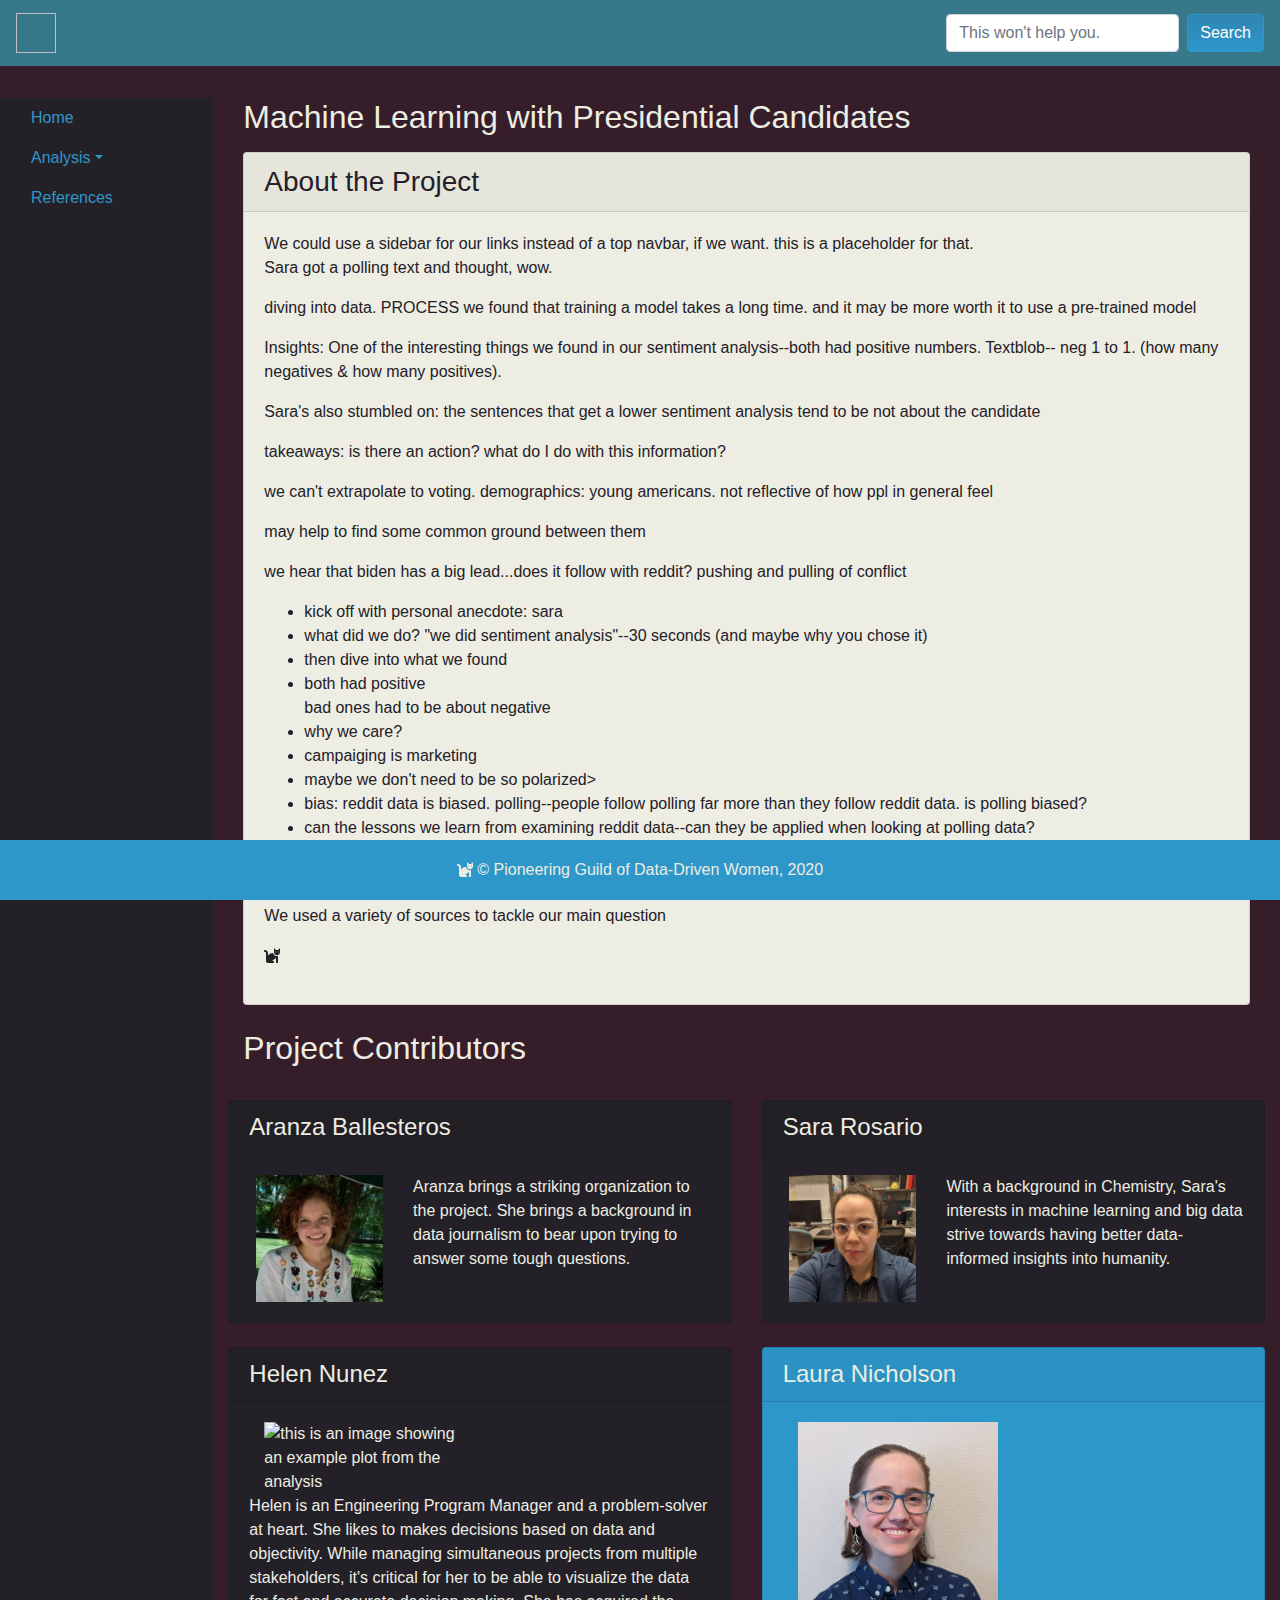
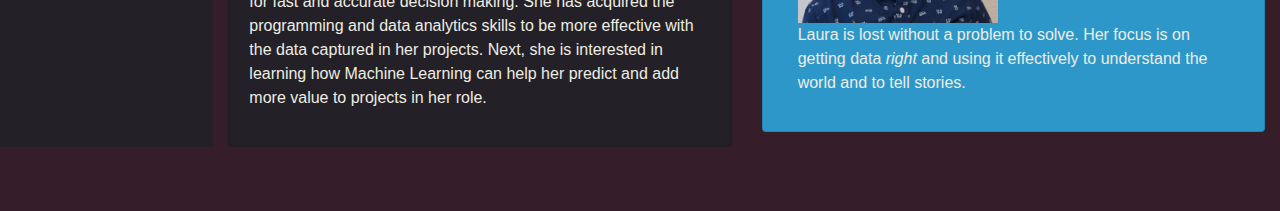
==== index.html @ 1b57af80 "basic website" ====
<!DOCTYPE html>
<html lang="en">

<head>
    <meta charset="UTF-8">
    <meta name="viewport" content="width=device-width, initial-scale=1, shrink-to-fit=no">
    <meta name="description" content="">
    <meta name="author" content="Mark Otto, Jacob Thornton, and Bootstrap contributors">
    <meta name="generator" content="Jekyll v4.0.1">
    <title>Presidential Learning Algorithms</title>
    <!-- Bootstrap CSS -->
    <!--<link rel="canonical" href="https://getbootstrap.com/docs/4.5/examples/starter-template/">-->

    <!-- Bootstrap core CSS 
    <link href="assets/dist/css/bootstrap.css" rel="stylesheet"> -->

    <!-- Bootstrap Customized CSS-->
    <link href="assets/css/bootstrap.css" rel="stylesheet">

    <style>
        .bd-placeholder-img {
            font-size: 1.125rem;
            text-anchor: middle;
            -webkit-user-select: none;
            -moz-user-select: none;
            -ms-user-select: none;
            user-select: none;
        }

        .nav-link-font {
            color: #edede3;
        }

        @media (min-width: 768px) {
            .bd-placeholder-img-lg {
                font-size: 3.5rem;
            }
        }
    </style>

    <!-- Google Font -->
    <link href="https://fonts.googleapis.com/css?family=Catamaran" rel="stylesheet">
    <!--FontAwesome-->
    <link rel="stylesheet" href="assets/css/fontawesome.css">

    <!-- Our CSS -->
    <!-- Custom styles for this template -->
    <link rel="stylesheet" type="text/css" href="assets/css/style.css">

</head>

<body>
    <header class="navbar navbar-expand-md navbar-dark bg-secondary flex-md-row bd-navbar">
        <!- <nav class="navbar  navbar-fixed-top-affix-top">
            <!---or sticky-top-->
            <!-- fixed-top-->
            <a class="navbar-brand" href="#">
                <img scr="assets/brand/esponja40x40.jpg" width="40px" height="40px">
            </a>


            <button class="navbar-toggler" type="button" data-toggle="collapse" data-target="#navbarsExampleDefault"
                aria-controls="navbarsExampleDefault" aria-expanded="false" aria-label="Toggle navigation">
                <span class="navbar-toggler-icon"></span>
            </button>
            <div class="collapse navbar-collapse" id="navbarsExampleDefault">
                <ul class="navbar-nav mr-auto">
                    <!--<li>
                    <h2>Machine Learning: Presidential Candidates</h2>
                </li>-->
                </ul>
                <form class="form-inline my-2 my-lg-0">
                    <input class="form-control mr-sm-2" type="text" placeholder="This won't help you."
                        aria-label="Search">
                    <button class="btn btn-primary my-2 my-sm-0" type="submit">Search</button>
                </form>
            </div>
            <!--</nav>-->
    </header>

    <!-- MAIN CONTENT SECTION -->
    <div class="container-fluid" role="main">
        <div class="row">


            <main id="border" role="main" class="container-fluid">
                <div class="row">
                    <nav class="col-md-2 d-none d-md-block bg-dark sidebar sidebar-sticky">

                        <ul class="nav flex-column">
                            <li class="nav item">
                                <a class="nav-link" href="index.html">Home <span class="sr-only">(current)</span></a>
                            </li>
                            <li class="nav-item dropdown">
                                <a class="nav-link dropdown-toggle" href="#" id="dropdown01" data-toggle="dropdown"
                                    aria-haspopup="true" aria-expanded="false">Analysis</a>
                                <div class="dropdown-menu" aria-labelledby="dropdown01">
                                    <a class="dropdown-item" href="analysis.html">Model &
                                        Analysis</a>
                                    <a class="dropdown-item" href="conclusions.html">Conclusions &
                                        Limitations</a>
                                </div>
                            </li>
                            <li class="nav-item">
                                <a class="nav-link" href="references.html">References</a>
                            </li>
                        </ul>

                    </nav>
                    <div class="col-md-10">
                        <div class="col-md-12">
                            <h1 class="h2">Machine Learning with Presidential Candidates</h1>
                            <p></p>
                        </div>
                        <div class="col-md-12"">
                            <div class=" card bg-light mb-10" style="min-height:200px">
                            <h2 class="card-header text-dark h3">About the Project</h2>

                            <div class="card-body text-dark">
                                We could use a sidebar for our
                                links instead of a top navbar, if we want.
                                this is a placeholder for that.
                                <p>Sara got a polling text and thought, wow.

                                </p>
                                <p>
                                    diving into data. PROCESS
                                    we found that training a model takes a long time. and it may be more worth
                                    it to
                                    use
                                    a
                                    pre-trained model</p>
                                <p>Insights:
                                    One of the interesting things we found in our sentiment analysis--both had
                                    positive
                                    numbers. Textblob-- neg 1 to 1. (how many negatives & how many positives).
                                </p>
                                <p>Sara's also stumbled on: the sentences that get a lower sentiment analysis
                                    tend
                                    to be
                                    not
                                    about the candidate</p>
                                <p>takeaways: is there an action? what do I do with this information? </p>
                                <p>we can't extrapolate to voting. demographics: young americans. not reflective
                                    of
                                    how
                                    ppl
                                    in general feel</p>
                                <p>may help to find some common ground between them</p>
                                <p>we hear that biden has a big lead...does it follow with reddit? pushing and
                                    pulling
                                    of
                                    conflict</p>
                                <ul>
                                    <li>kick off with personal anecdote: sara</li>
                                    <li>what did we do? "we did sentiment analysis"--30 seconds (and maybe why
                                        you
                                        chose
                                        it)
                                    </li>
                                    <li>then dive into what we found
                                    <li>both had positive</li>bad ones had to be about negative</li>
                                    </li>
                                    <li>why we care?
                                    <li>campaiging is marketing</li>
                                    <li>maybe we don't need to be so polarized></li>
                                    <li>bias: reddit data is biased. polling--people follow polling far more
                                        than
                                        they
                                        follow reddit data. is polling biased?</li>
                                    <li>can the lessons we learn from examining reddit data--can they be applied
                                        when
                                        looking at polling data?</li>
                                    <li>any lessons learned from polling? anything we should apply to polling
                                        data?
                                    </li>
                                    <li>personal anecdote--how do we improve polling?</li>
                                </ul>
                                </p>
                                <p>We used a variety of sources to tackle our main question</p>
                                <p><i class="fas fa-cat"></i></p>
                            </div>
                        </div>
                    </div>
                    <br>
                    <div class="col-md-12">
                        <h1 class="h2">Project Contributors</h1>
                        <hr>
                        <p></p>
                    </div>
                    <div class="row">
                        <div class="col-md-6">
                            <div class="card bg-dark">
                                <h3 class="card-header h4">Aranza Ballesteros</h3>
                                <div class="card-body">
                                    <div class="row">
                                        <div class="col-md-4">
                                            <img src="assets/brand/aranza.jpeg"
                                                alt="this is an image showing an example plot from the analysis"
                                                title="Wind Speed vs Latitude" width="95%" align="right">
                                        </div>
                                        <div class="col-md-8">
                                            <p>Aranza brings a striking organization to the project. She brings a
                                                background in data journalism to bear upon trying to answer some tough
                                                questions.
                                            </p>
                                        </div>
                                    </div>
                                </div>
                            </div>
                        </div>

                        <div class="col-md-6">
                            <div class="card bg-dark">
                                <h3 class="card-header h4">Sara Rosario</h3>
                                <div class="card-body">
                                    <div class="row">
                                        <div class="col-md-4">
                                            <img src="assets/brand/sara.jpg"
                                                alt="this is an image showing an example plot from the analysis"
                                                title="Cloudiness vs Latitude" width="95%" align="right">
                                        </div>
                                        <div class="col-md-8">
                                            <p>With a background in Chemistry, Sara's interests in machine learning
                                                and big data strive towards having better data-informed insights
                                                into
                                                humanity.
                                            </p>
                                        </div>
                                    </div>
                                </div>
                            </div>
                        </div>
                    </div><br>
                    <div class="row">
                        <div class="col-md-6">
                            <div class="card bg-dark">
                                <h3 class="card-header h4">Helen Nunez</h3>
                                <div class="card-body">
                                    <div class="col-md-6">
                                        <img src="assets/brand/helen.jpg"
                                            alt="this is an image showing an example plot from the analysis"
                                            title="Humidity vs Latitude" width="80%"></div>
                                    <p>Helen is an Engineering Program Manager and a problem-solver at heart.
                                        She likes to
                                        makes decisions based on data and objectivity. While managing
                                        simultaneous
                                        projects from multiple stakeholders, it's critical for her to be able to
                                        visualize the data for fast and accurate decision making. She has
                                        acquired the programming and data analytics skills to be more effective
                                        with the data captured in her projects.
                                        Next, she is interested in learning how Machine Learning can help her
                                        predict
                                        and add more value to projects in her role. </p>
                                </div>
                            </div>
                        </div>


                        <div class="col-md-6">
                            <div class="card bg-primary">
                                <h3 class="card-header h4">Laura Nicholson</h3>
                                <div class="card-body">
                                    <div class="col-md-6">
                                        <a href="https://www.linkedin.com/in/lnicholson-mesm/"><img
                                                src="assets/brand/laura.jpg"
                                                alt="photo of project member Laura Nicholson"
                                                title="Temperature vs Latitude" width="100%"></a>
                                    </div>
                                    <div class="col-md-12">
                                        <p>Laura is lost without a problem to solve. Her focus is on getting
                                            data
                                            <em>right</em> and using it effectively to understand the world
                                            and
                                            to
                                            tell
                                            stories.
                                        </p>
                                    </div>
                                </div>
                            </div>
                        </div>
                    </div>


            </main><!-- /.container -->
        </div>
    </div>
    <footer class="footer mt-auto bg-primary text-center">
        <div class="container">
            <span class="text-light"><i class="fas fa-cat"></i> © Pioneering Guild of Data-Driven Women, 2020</span>
        </div>
    </footer>

    <!-------------------------JS FILES----------------------------------->

    <!-- JQUERY-->
    <script src="assets/js/all.js">
    </script>
    <script src="https://code.jquery.com/jquery-3.5.1.slim.min.js"
        integrity="sha384-DfXdz2htPH0lsSSs5nCTpuj/zy4C+OGpamoFVy38MVBnE+IbbVYUew+OrCXaRkfj"
        crossorigin="anonymous"></script>
    <!--<script>window.jQuery || document.write('<script src="assets/js/vendor/jquery.slim.min.js"><\/script>')</script>-->

    <!-- BOOTSTRAP JS-->
    <script src="assets/js/bootstrap.bundle.js"></script>


</body>

</html>
---- assets/css/style.css ----
html,
body {
  padding-top: 0rem;
  padding-bottom: 1rem;
}
/*@media (max-width: 200px) {
  .nav-navbar {
    background: #edede3;
  }*/
.footer {
  position: fixed;
  bottom: 0;
  width: 100%;
  height: 60px;
  line-height: 60px;
}
/*  # is id - once only 
    . is class
    < > is DOM elements
*/
/*
.starter-template {
    padding: 1.5rem 1rem;
    text-align: center; 
  }*/
#border {
    width: 100%;
}
#summary{
    width:100%;
}
/*#mapid { height: 180px; }*/

#mapid {
  height: 100%;
  padding: 0;
  margin: 0;
}
/*
.legend {
  line-height: 18px;
  color: #555;
}
.legend i {
  width: 18px;
  height: 18px;
  float: left;
  margin-right: 8px;
  opacity: 0.7;
}
*/
.legend {
  padding: 10px;
  font-family: Sanchez, serif;
  font-size: 16px;
  font-weight: bold;
  line-height: 18px;
  color: #555;
  background-color: white;
  border-radius: 5px;
  box-shadow: 0 0 15px rgba(0, 0, 0, 0.2);
}

.legend .low {
  color: #ec8a2e;
}

.legend .empty {
  color: #a0353a;
}

.legend .coming-soon {
  color: #f4ba48;
}

.legend .healthy {
  color: #1b904f;
}

.legend .out-of-order {
  color: #007dff;
}
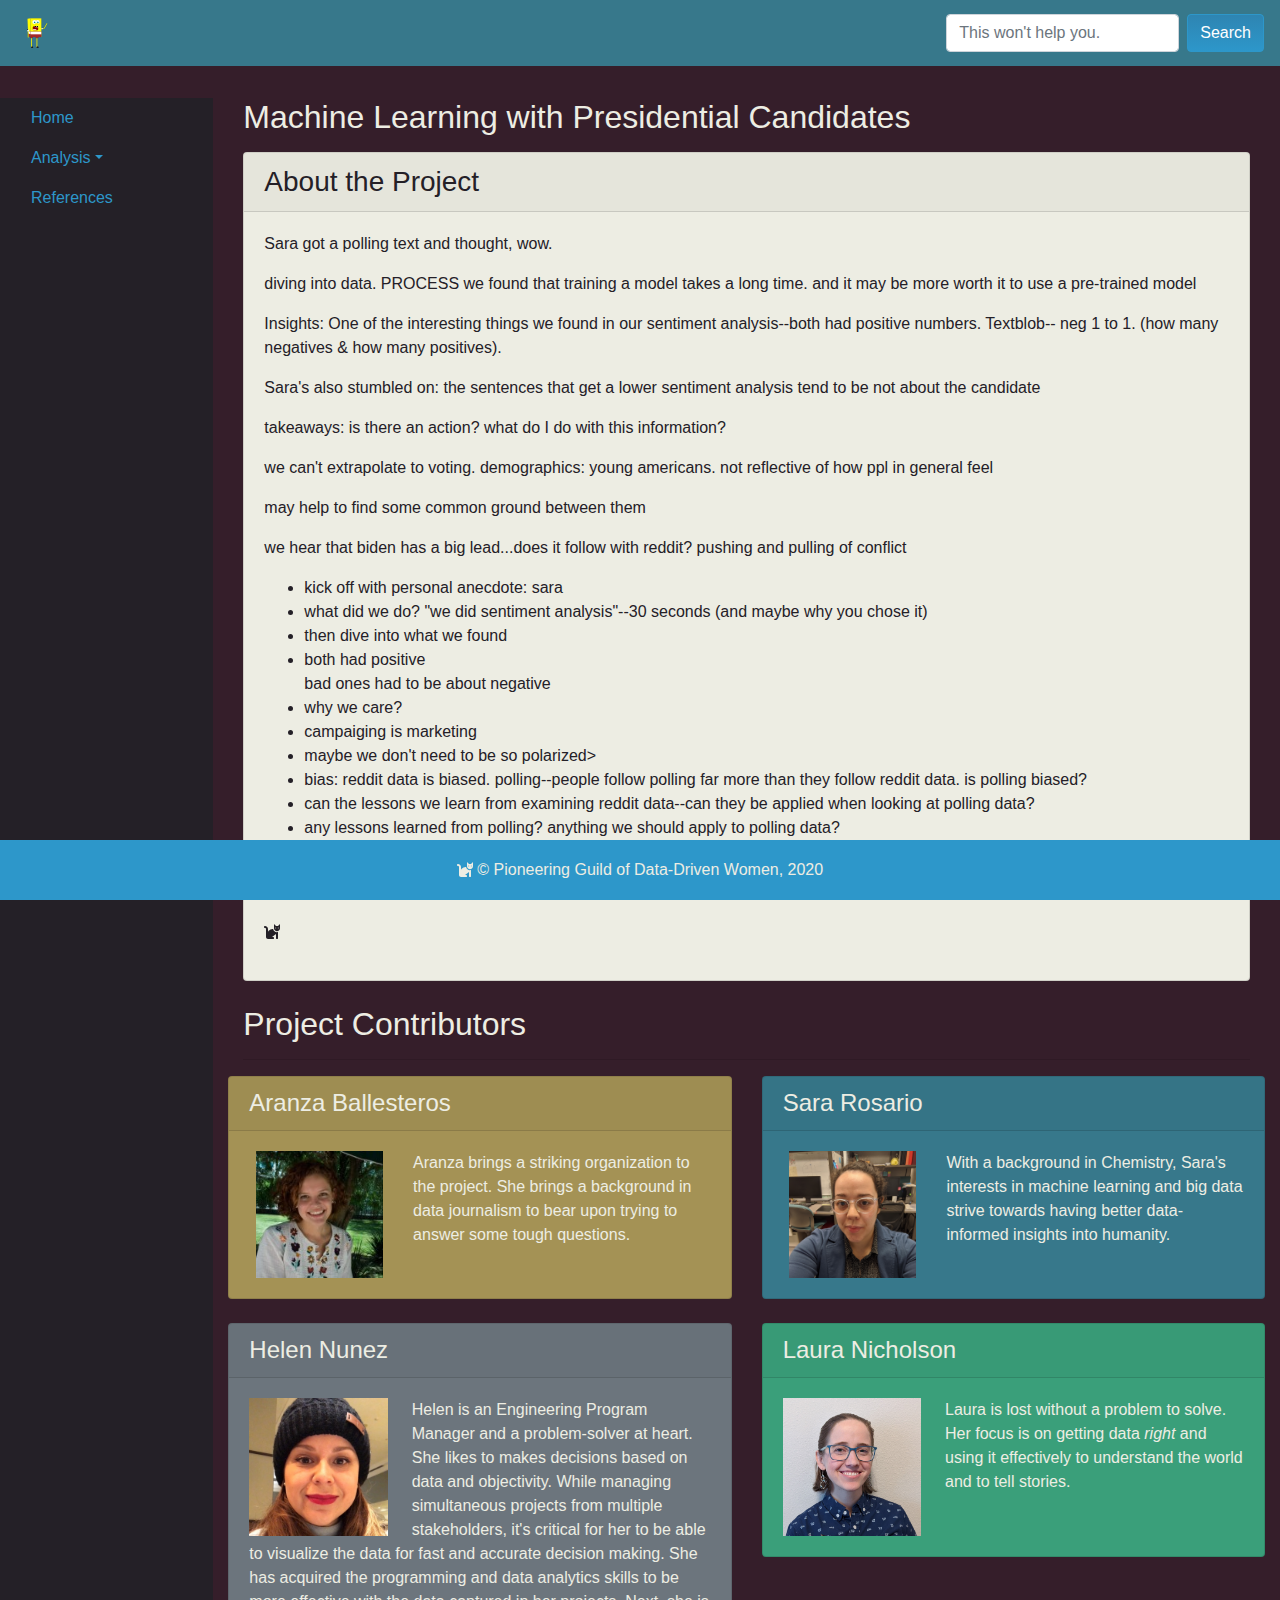
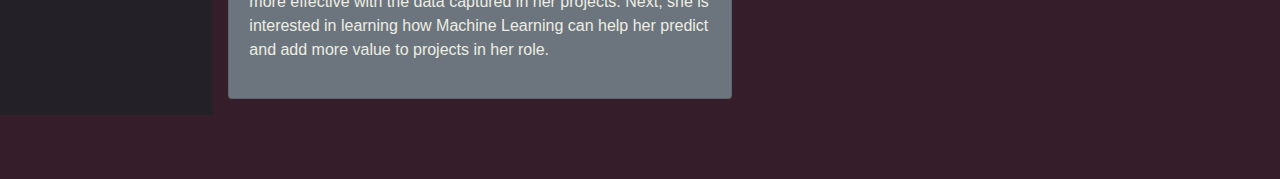
==== commit d9032288: "website in rough working order" ====
--- a/index.html
+++ b/index.html
@@ -55,7 +55,7 @@
             <!---or sticky-top-->
             <!-- fixed-top-->
             <a class="navbar-brand" href="#">
-                <img scr="assets/brand/esponja40x40.jpg" width="40px" height="40px">
+                <img src="assets/brand/esponja.svg" width="40px" height="40px">
             </a>
 
 
@@ -117,9 +117,7 @@
                             <h2 class="card-header text-dark h3">About the Project</h2>
 
                             <div class="card-body text-dark">
-                                We could use a sidebar for our
-                                links instead of a top navbar, if we want.
-                                this is a placeholder for that.
+
                                 <p>Sara got a polling text and thought, wow.
 
                                 </p>
@@ -136,21 +134,13 @@
                                     numbers. Textblob-- neg 1 to 1. (how many negatives & how many positives).
                                 </p>
                                 <p>Sara's also stumbled on: the sentences that get a lower sentiment analysis
-                                    tend
-                                    to be
-                                    not
-                                    about the candidate</p>
+                                    tend to be not about the candidate</p>
                                 <p>takeaways: is there an action? what do I do with this information? </p>
                                 <p>we can't extrapolate to voting. demographics: young americans. not reflective
-                                    of
-                                    how
-                                    ppl
-                                    in general feel</p>
+                                    of how ppl in general feel</p>
                                 <p>may help to find some common ground between them</p>
                                 <p>we hear that biden has a big lead...does it follow with reddit? pushing and
-                                    pulling
-                                    of
-                                    conflict</p>
+                                    pulling of conflict</p>
                                 <ul>
                                     <li>kick off with personal anecdote: sara</li>
                                     <li>what did we do? "we did sentiment analysis"--30 seconds (and maybe why
@@ -190,7 +180,7 @@
                     </div>
                     <div class="row">
                         <div class="col-md-6">
-                            <div class="card bg-dark">
+                            <div class="card bg-warning">
                                 <h3 class="card-header h4">Aranza Ballesteros</h3>
                                 <div class="card-body">
                                     <div class="row">
@@ -211,7 +201,7 @@
                         </div>
 
                         <div class="col-md-6">
-                            <div class="card bg-dark">
+                            <div class="card bg-secondary">
                                 <h3 class="card-header h4">Sara Rosario</h3>
                                 <div class="card-body">
                                     <div class="row">
@@ -234,13 +224,13 @@
                     </div><br>
                     <div class="row">
                         <div class="col-md-6">
-                            <div class="card bg-dark">
+                            <div class="card bg-info">
                                 <h3 class="card-header h4">Helen Nunez</h3>
                                 <div class="card-body">
-                                    <div class="col-md-6">
-                                        <img src="assets/brand/helen.jpg"
-                                            alt="this is an image showing an example plot from the analysis"
-                                            title="Humidity vs Latitude" width="80%"></div>
+
+                                    <img src="assets/brand/helen.png" class="pull-left mr-4"
+                                        alt="Image of Project Contributor Helen Nunez"
+                                        title="Image of Project Contributor Helen Nunez" width="30%" align='left'>
                                     <p>Helen is an Engineering Program Manager and a problem-solver at heart.
                                         She likes to
                                         makes decisions based on data and objectivity. While managing
@@ -258,33 +248,36 @@
 
 
                         <div class="col-md-6">
-                            <div class="card bg-primary">
+                            <div class="card bg-success">
                                 <h3 class="card-header h4">Laura Nicholson</h3>
                                 <div class="card-body">
-                                    <div class="col-md-6">
-                                        <a href="https://www.linkedin.com/in/lnicholson-mesm/"><img
-                                                src="assets/brand/laura.jpg"
-                                                alt="photo of project member Laura Nicholson"
-                                                title="Temperature vs Latitude" width="100%"></a>
-                                    </div>
-                                    <div class="col-md-12">
-                                        <p>Laura is lost without a problem to solve. Her focus is on getting
-                                            data
-                                            <em>right</em> and using it effectively to understand the world
-                                            and
-                                            to
-                                            tell
-                                            stories.
-                                        </p>
-                                    </div>
+
+                                    <a href="https://www.linkedin.com/in/lnicholson-mesm/"><img
+                                            src="assets/brand/laura.jpg" alt="photo of project member Laura Nicholson"
+                                            class="pull-left mr-4" title="Image of Project Contributor Laura Nicholson"
+                                            width="30%" align='left'></a>
+                                    <p>Laura is lost without a problem to solve. Her focus is on getting
+                                        data
+                                        <em>right</em> and using it effectively to understand the world
+                                        and
+                                        to
+                                        tell
+                                        stories.
+                                    </p>
                                 </div>
                             </div>
                         </div>
                     </div>
-
-
-            </main><!-- /.container -->
+                    <div class="col-md-10">
+                        <p></p>
+                    </div>
+                </div>
+
+
+
         </div>
+        </main><!-- /.container -->
+    </div>
     </div>
     <footer class="footer mt-auto bg-primary text-center">
         <div class="container">
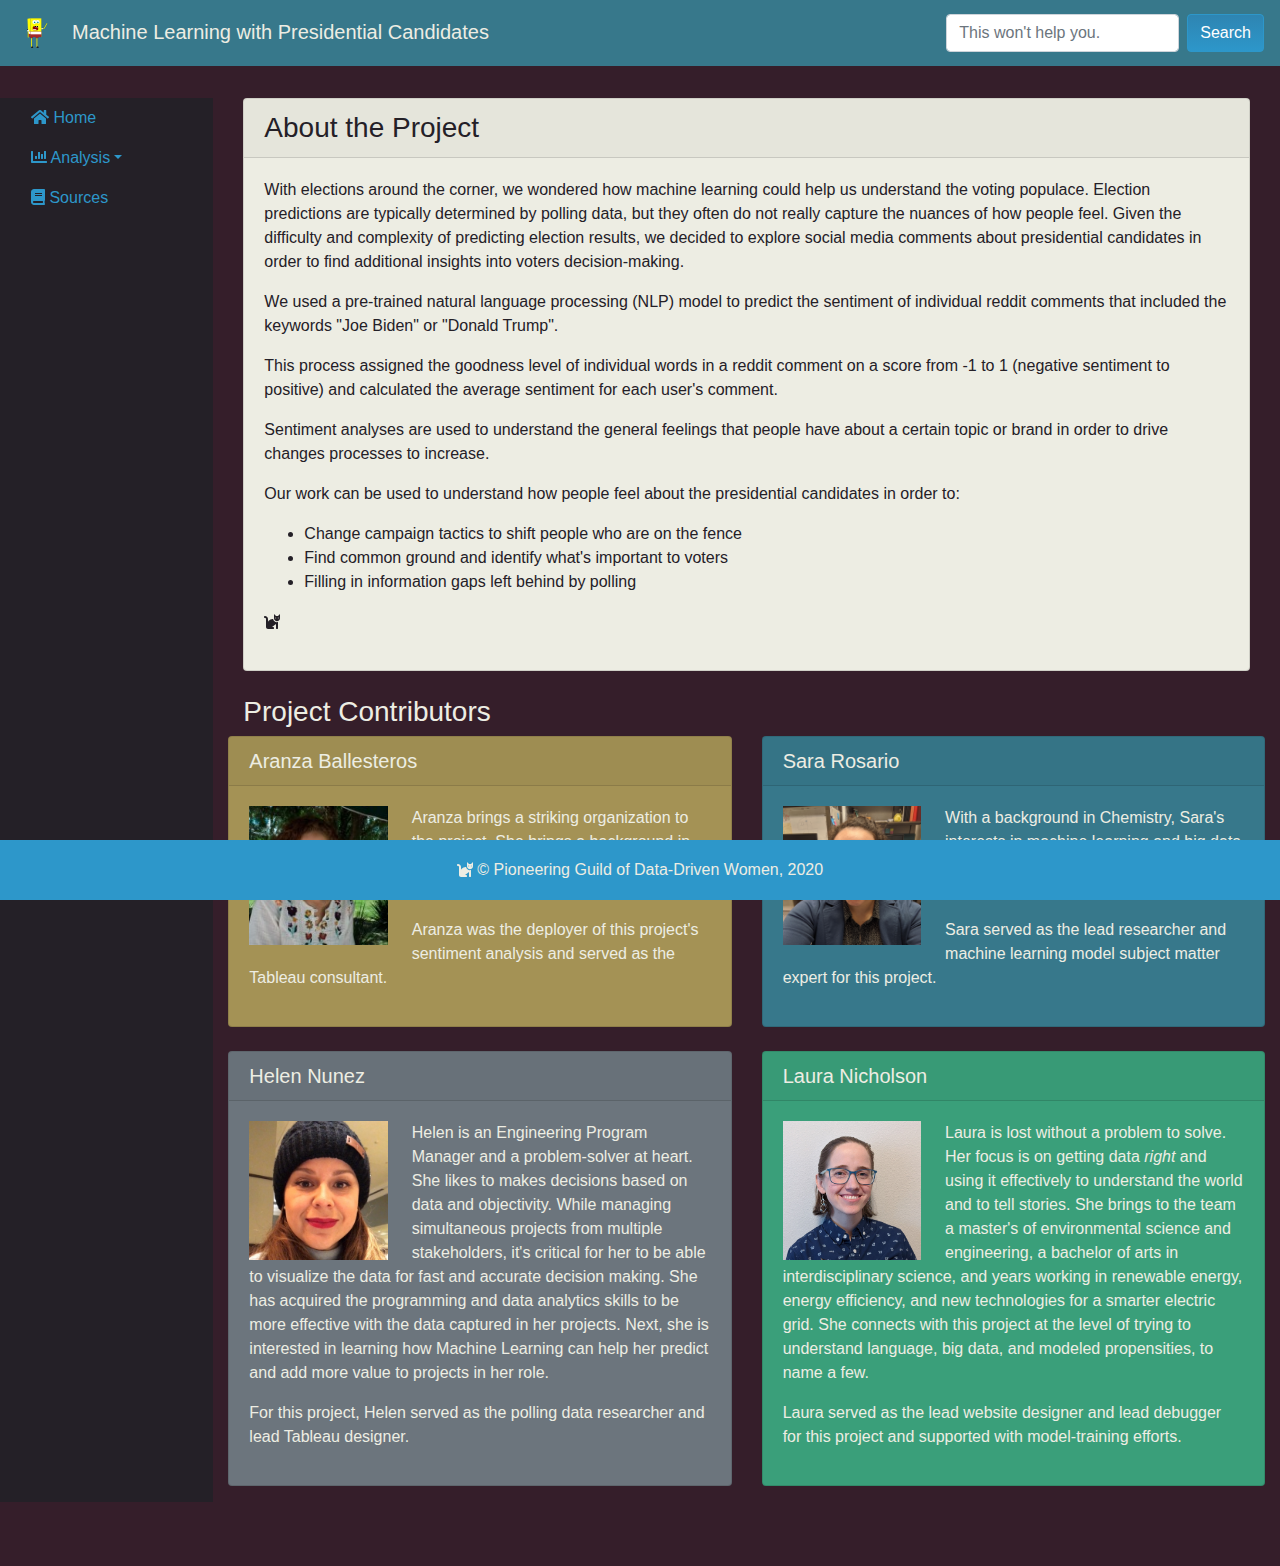
==== commit b3d1ba32: "further website fixes" ====
--- a/index.html
+++ b/index.html
@@ -54,8 +54,8 @@
         <!- <nav class="navbar  navbar-fixed-top-affix-top">
             <!---or sticky-top-->
             <!-- fixed-top-->
-            <a class="navbar-brand" href="#">
-                <img src="assets/brand/esponja.svg" width="40px" height="40px">
+            <a class="navbar-brand" href="index.html">
+                <img src="assets/brand/esponja.svg" title="Bob Esponja" width="40px" height="40px">
             </a>
 
 
@@ -63,7 +63,12 @@
                 aria-controls="navbarsExampleDefault" aria-expanded="false" aria-label="Toggle navigation">
                 <span class="navbar-toggler-icon"></span>
             </button>
+
             <div class="collapse navbar-collapse" id="navbarsExampleDefault">
+                <div class="nav-fill nav-item nav-text"><span class="text-light h5">Machine
+                        Learning with Presidential
+                        Candidates</span>
+                </div>
                 <ul class="navbar-nav mr-auto">
                     <!--<li>
                     <h2>Machine Learning: Presidential Candidates</h2>
@@ -72,9 +77,27 @@
                 <form class="form-inline my-2 my-lg-0">
                     <input class="form-control mr-sm-2" type="text" placeholder="This won't help you."
                         aria-label="Search">
-                    <button class="btn btn-primary my-2 my-sm-0" type="submit">Search</button>
+                    <a href="esponja.html"><button class="btn btn-primary my-2 my-sm-0"
+                            type="submit">Search</button></a>
                 </form>
+                <nav class="col-md-2 d-sm-block d-md-none bg-dark sidebar sidebar-sticky ">
+                    <a class="nav-link" href="index.html"><i class="fas fa-home"></i><span
+                            class="sr-only">(current)</span></a>
+                    <span class="nav-item dropdown"><a class="nav-link dropdown-toggle" href="#" id="dropdown01"
+                            data-toggle="dropdown" aria-haspopup="true" aria-expanded="false"><i
+                                class="fas fa-chart-bar"></i></a>
+                        <div class="dropdown-menu" aria-labelledby="dropdown01">
+                            <a class="dropdown-item" href="analysis.html">
+                                Analysis</a>
+                            <a class="dropdown-item" href="conclusions.html">Conclusions</a>
+                        </div>
+                    </span>
+                    <span class="nav-item custom-select-md">
+                        <a class="nav-link" href="references.html"><i class="fas fa-book"></i></a>
+                    </span>
+                </nav>
             </div>
+
             <!--</nav>-->
     </header>
 
@@ -85,149 +108,115 @@
 
             <main id="border" role="main" class="container-fluid">
                 <div class="row">
-                    <nav class="col-md-2 d-none d-md-block bg-dark sidebar sidebar-sticky">
-
-                        <ul class="nav flex-column">
-                            <li class="nav item">
-                                <a class="nav-link" href="index.html">Home <span class="sr-only">(current)</span></a>
-                            </li>
-                            <li class="nav-item dropdown">
-                                <a class="nav-link dropdown-toggle" href="#" id="dropdown01" data-toggle="dropdown"
-                                    aria-haspopup="true" aria-expanded="false">Analysis</a>
-                                <div class="dropdown-menu" aria-labelledby="dropdown01">
-                                    <a class="dropdown-item" href="analysis.html">Model &
+
+
+                    <nav class="col-md-2 d-none d-md-block bg-dark sidebar sidebar-sticky collapse navbar-collapse">
+                        <div class="wrapper">
+                            <ul class="nav flex-column">
+                                <li class="nav-item custom-select-md"><a class="nav-link" href="index.html"><i
+                                            class="fas fa-home"></i> Home <span class="sr-only">(current)</span></a>
+                                </li>
+                                <li class="nav-item dropdown custom-select-md"><a class="nav-link dropdown-toggle"
+                                        href="#" id="dropdown01" data-toggle="dropdown" aria-haspopup="true"
+                                        aria-expanded="false"><i class="fas fa-chart-bar"></i>
                                         Analysis</a>
-                                    <a class="dropdown-item" href="conclusions.html">Conclusions &
-                                        Limitations</a>
-                                </div>
-                            </li>
-                            <li class="nav-item">
-                                <a class="nav-link" href="references.html">References</a>
-                            </li>
-                        </ul>
-
+                                    <div class="dropdown-menu" aria-labelledby="dropdown01">
+                                        <a class="dropdown-item" href="analysis.html">Model &
+                                            Analysis</a>
+                                        <a class="dropdown-item" href="conclusions.html">Conclusions &
+                                            Limitations</a>
+                                    </div>
+                                </li>
+                                <li class="nav-item custom-select-md">
+                                    <a class="nav-link" href="references.html"><i class="fas fa-book"></i> Sources</a>
+                                </li>
+                            </ul>
+                        </div>
                     </nav>
+
                     <div class="col-md-10">
-                        <div class="col-md-12">
-                            <h1 class="h2">Machine Learning with Presidential Candidates</h1>
-                            <p></p>
-                        </div>
+
                         <div class="col-md-12"">
                             <div class=" card bg-light mb-10" style="min-height:200px">
                             <h2 class="card-header text-dark h3">About the Project</h2>
 
                             <div class="card-body text-dark">
-
-                                <p>Sara got a polling text and thought, wow.
+                                <p>With elections around the corner, we wondered how machine learning could help us
+                                    understand the voting populace. Election predictions are typically determined by
+                                    polling data, but they often do not really capture the nuances of how people feel.
+                                    Given the difficulty and complexity of predicting
+                                    election results, we decided to explore social media comments about presidential
+                                    candidates in order to find additional insights into voters decision-making.</p>
+                                <p>We used a pre-trained natural language processing (NLP) model to predict the
+                                    sentiment of individual reddit comments that included the keywords "Joe Biden" or
+                                    "Donald Trump".</p>
+                                <p>This process assigned the goodness level of individual words in a reddit comment on a
+                                    score from -1 to 1 (negative sentiment to positive) and calculated the average
+                                    sentiment for each user's comment.</p>
+                                <p>Sentiment analyses are used to understand the general feelings that people have about
+                                    a certain topic or brand in order to drive changes processes to increase.</p>
+                                <p>Our work can be used to understand how people feel about the presidential candidates
+                                    in order to:
+                                <ul>
+                                    <li>Change campaign tactics to shift people who are on the fence</li>
+                                    <li>Find common ground and identify what's important to voters</li>
+                                    <li>Filling in information gaps left behind by polling </li>
+                                </ul>
 
                                 </p>
-                                <p>
-                                    diving into data. PROCESS
-                                    we found that training a model takes a long time. and it may be more worth
-                                    it to
-                                    use
-                                    a
-                                    pre-trained model</p>
-                                <p>Insights:
-                                    One of the interesting things we found in our sentiment analysis--both had
-                                    positive
-                                    numbers. Textblob-- neg 1 to 1. (how many negatives & how many positives).
-                                </p>
-                                <p>Sara's also stumbled on: the sentences that get a lower sentiment analysis
-                                    tend to be not about the candidate</p>
-                                <p>takeaways: is there an action? what do I do with this information? </p>
-                                <p>we can't extrapolate to voting. demographics: young americans. not reflective
-                                    of how ppl in general feel</p>
-                                <p>may help to find some common ground between them</p>
-                                <p>we hear that biden has a big lead...does it follow with reddit? pushing and
-                                    pulling of conflict</p>
-                                <ul>
-                                    <li>kick off with personal anecdote: sara</li>
-                                    <li>what did we do? "we did sentiment analysis"--30 seconds (and maybe why
-                                        you
-                                        chose
-                                        it)
-                                    </li>
-                                    <li>then dive into what we found
-                                    <li>both had positive</li>bad ones had to be about negative</li>
-                                    </li>
-                                    <li>why we care?
-                                    <li>campaiging is marketing</li>
-                                    <li>maybe we don't need to be so polarized></li>
-                                    <li>bias: reddit data is biased. polling--people follow polling far more
-                                        than
-                                        they
-                                        follow reddit data. is polling biased?</li>
-                                    <li>can the lessons we learn from examining reddit data--can they be applied
-                                        when
-                                        looking at polling data?</li>
-                                    <li>any lessons learned from polling? anything we should apply to polling
-                                        data?
-                                    </li>
-                                    <li>personal anecdote--how do we improve polling?</li>
-                                </ul>
-                                </p>
-                                <p>We used a variety of sources to tackle our main question</p>
+
                                 <p><i class="fas fa-cat"></i></p>
                             </div>
                         </div>
                     </div>
                     <br>
                     <div class="col-md-12">
-                        <h1 class="h2">Project Contributors</h1>
-                        <hr>
-                        <p></p>
+                        <h1 class="h3">Project Contributors</h1>
                     </div>
                     <div class="row">
                         <div class="col-md-6">
                             <div class="card bg-warning">
-                                <h3 class="card-header h4">Aranza Ballesteros</h3>
+                                <h3 class="card-header h5">Aranza Ballesteros</h3>
                                 <div class="card-body">
-                                    <div class="row">
-                                        <div class="col-md-4">
-                                            <img src="assets/brand/aranza.jpeg"
-                                                alt="this is an image showing an example plot from the analysis"
-                                                title="Wind Speed vs Latitude" width="95%" align="right">
-                                        </div>
-                                        <div class="col-md-8">
-                                            <p>Aranza brings a striking organization to the project. She brings a
-                                                background in data journalism to bear upon trying to answer some tough
-                                                questions.
-                                            </p>
-                                        </div>
-                                    </div>
+
+                                    <img src="assets/brand/aranza.jpeg" class="pull-left mr-4"
+                                        title="Image of Project Contributor Aranza Ballesteros" width="30%"
+                                        align='left'>
+
+                                    <p>Aranza brings a striking organization to the project. She brings a
+                                        background in data journalism to bear upon trying to answer some tough
+                                        questions.
+                                    </p>
+                                    <p>Aranza was the deployer of this project's sentiment analysis and served
+                                        as the Tableau consultant. </p>
+
                                 </div>
                             </div>
                         </div>
-
                         <div class="col-md-6">
                             <div class="card bg-secondary">
-                                <h3 class="card-header h4">Sara Rosario</h3>
+                                <h3 class="card-header h5">Sara Rosario</h3>
                                 <div class="card-body">
-                                    <div class="row">
-                                        <div class="col-md-4">
-                                            <img src="assets/brand/sara.jpg"
-                                                alt="this is an image showing an example plot from the analysis"
-                                                title="Cloudiness vs Latitude" width="95%" align="right">
-                                        </div>
-                                        <div class="col-md-8">
-                                            <p>With a background in Chemistry, Sara's interests in machine learning
-                                                and big data strive towards having better data-informed insights
-                                                into
-                                                humanity.
-                                            </p>
-                                        </div>
-                                    </div>
+                                    <img src="assets/brand/sara.jpg" class="pull-left mr-4"
+                                        title="Image of Project Contributor Sara Rosario" width="30%" align='left'>
+
+                                    <p>With a background in Chemistry, Sara's interests in machine learning
+                                        and big data strive towards having better data-informed insights
+                                        into
+                                        humanity.
+                                    </p>
+                                    <p>Sara served as the lead researcher and machine learning model subject
+                                        matter expert for this project.</p>
                                 </div>
                             </div>
                         </div>
-                    </div><br>
+                    </div>
+                    <br>
                     <div class="row">
                         <div class="col-md-6">
                             <div class="card bg-info">
-                                <h3 class="card-header h4">Helen Nunez</h3>
+                                <h3 class="card-header h5">Helen Nunez</h3>
                                 <div class="card-body">
-
                                     <img src="assets/brand/helen.png" class="pull-left mr-4"
                                         alt="Image of Project Contributor Helen Nunez"
                                         title="Image of Project Contributor Helen Nunez" width="30%" align='left'>
@@ -242,14 +231,15 @@
                                         Next, she is interested in learning how Machine Learning can help her
                                         predict
                                         and add more value to projects in her role. </p>
+                                    <p>For this project, Helen served as the polling data researcher and lead
+                                        Tableau
+                                        designer.</p>
                                 </div>
                             </div>
                         </div>
-
-
                         <div class="col-md-6">
                             <div class="card bg-success">
-                                <h3 class="card-header h4">Laura Nicholson</h3>
+                                <h3 class="card-header h5">Laura Nicholson</h3>
                                 <div class="card-body">
 
                                     <a href="https://www.linkedin.com/in/lnicholson-mesm/"><img
@@ -262,8 +252,17 @@
                                         and
                                         to
                                         tell
-                                        stories.
+                                        stories. She brings to the team a master's of environmental science and
+                                        engineering, a bachelor of arts in interdisciplinary science, and years
+                                        working
+                                        in renewable energy, energy efficiency, and new technologies for a
+                                        smarter
+                                        electric grid. She connects with this project at the level of trying to
+                                        understand language, big data, and modeled propensities, to name a few.
                                     </p>
+                                    <p>Laura served as the lead website designer and lead debugger for this
+                                        project and
+                                        supported with model-training efforts. </p>
                                 </div>
                             </div>
                         </div>
--- a/assets/css/style.css
+++ b/assets/css/style.css
@@ -7,6 +7,12 @@
   .nav-navbar {
     background: #edede3;
   }*/
+.wrapper {
+  display: flex;
+  width: 100%;
+  align-items: stretch
+  
+}
 .footer {
   position: fixed;
   bottom: 0;
@@ -36,19 +42,7 @@
   padding: 0;
   margin: 0;
 }
-/*
-.legend {
-  line-height: 18px;
-  color: #555;
-}
-.legend i {
-  width: 18px;
-  height: 18px;
-  float: left;
-  margin-right: 8px;
-  opacity: 0.7;
-}
-*/
+
 .legend {
   padding: 10px;
   font-family: Sanchez, serif;
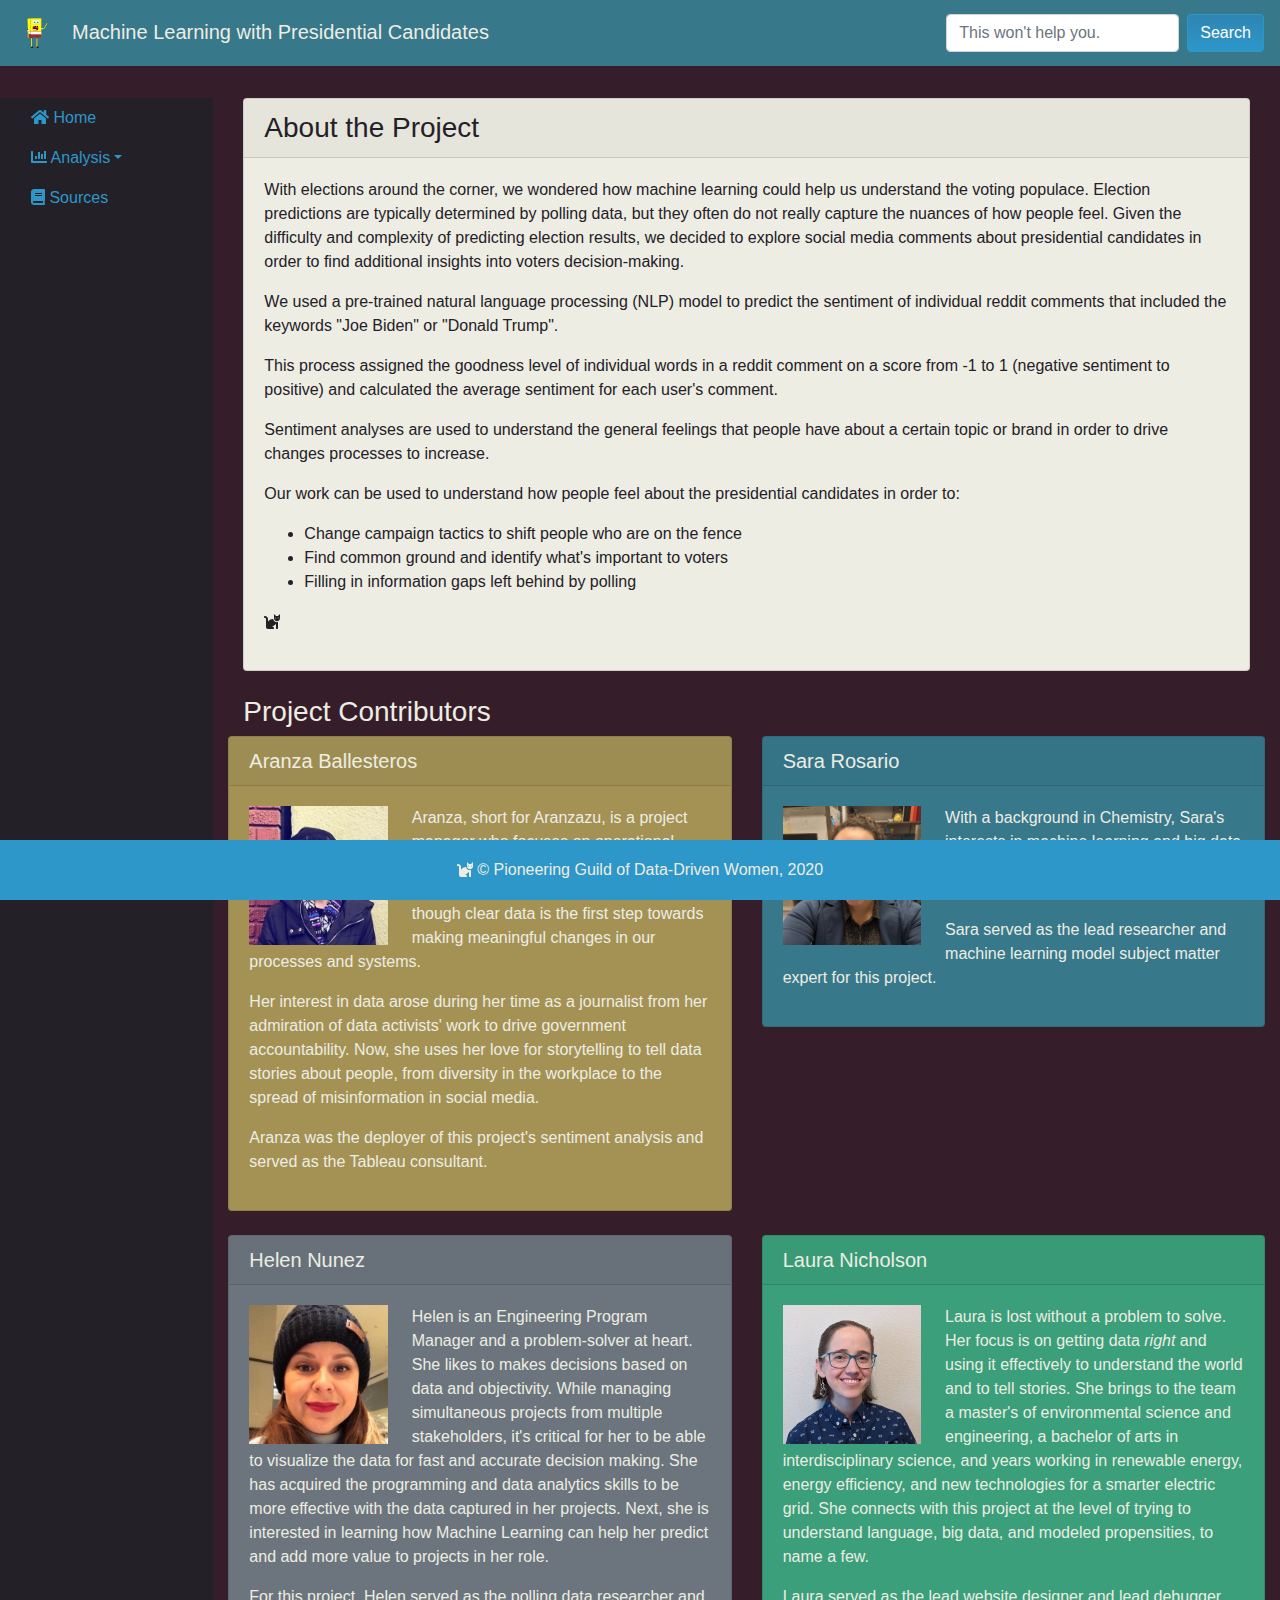
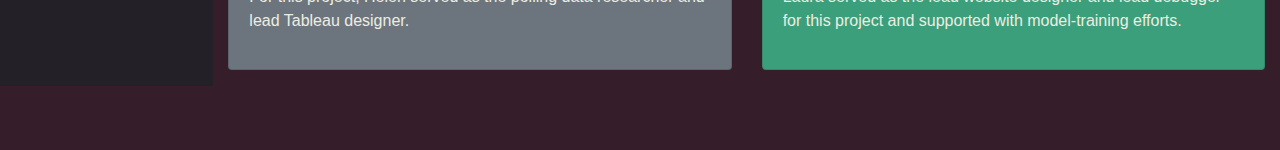
==== commit eb5eba1d: "updated aranza's text and photo" ====
--- a/index.html
+++ b/index.html
@@ -77,8 +77,7 @@
                 <form class="form-inline my-2 my-lg-0">
                     <input class="form-control mr-sm-2" type="text" placeholder="This won't help you."
                         aria-label="Search">
-                    <a href="esponja.html"><button class="btn btn-primary my-2 my-sm-0"
-                            type="submit">Search</button></a>
+                    <button id="esponja" class="btn btn-primary my-2 my-sm-0" type="text">Search</button>
                 </form>
                 <nav class="col-md-2 d-sm-block d-md-none bg-dark sidebar sidebar-sticky ">
                     <a class="nav-link" href="index.html"><i class="fas fa-home"></i><span
@@ -179,14 +178,19 @@
                                 <h3 class="card-header h5">Aranza Ballesteros</h3>
                                 <div class="card-body">
 
-                                    <img src="assets/brand/aranza.jpeg" class="pull-left mr-4"
+                                    <img src="assets/brand/aranzazu.png" class="pull-left mr-4"
                                         title="Image of Project Contributor Aranza Ballesteros" width="30%"
                                         align='left'>
 
-                                    <p>Aranza brings a striking organization to the project. She brings a
-                                        background in data journalism to bear upon trying to answer some tough
-                                        questions.
-                                    </p>
+                                    <p>Aranza, short for Aranzazu, is a project manager who focuses on operational
+                                        effectiveness and efficiency. She believes that understanding our current
+                                        landscape though clear data is the first step towards making meaningful changes
+                                        in our processes and systems.</p>
+                                    <p>
+                                        Her interest in data arose during her time as a journalist from her admiration
+                                        of data activists' work to drive government accountability. Now, she uses her
+                                        love for storytelling to tell data stories about people, from diversity in the
+                                        workplace to the spread of misinformation in social media.</p>
                                     <p>Aranza was the deployer of this project's sentiment analysis and served
                                         as the Tableau consultant. </p>
 
@@ -296,7 +300,15 @@
 
     <!-- BOOTSTRAP JS-->
     <script src="assets/js/bootstrap.bundle.js"></script>
-
+    <script>// FIlter anything
+        $(document).ready(function () {
+            $("#esponja").on("keyup", function () {
+                var value = $(this).val().toLowerCase();
+                $("#border *").filter(function () {
+                    $(this).toggle($(this).text().toLowerCase().indexOf(value) > -1)
+                });
+            });
+        });</script>
 
 </body>
 
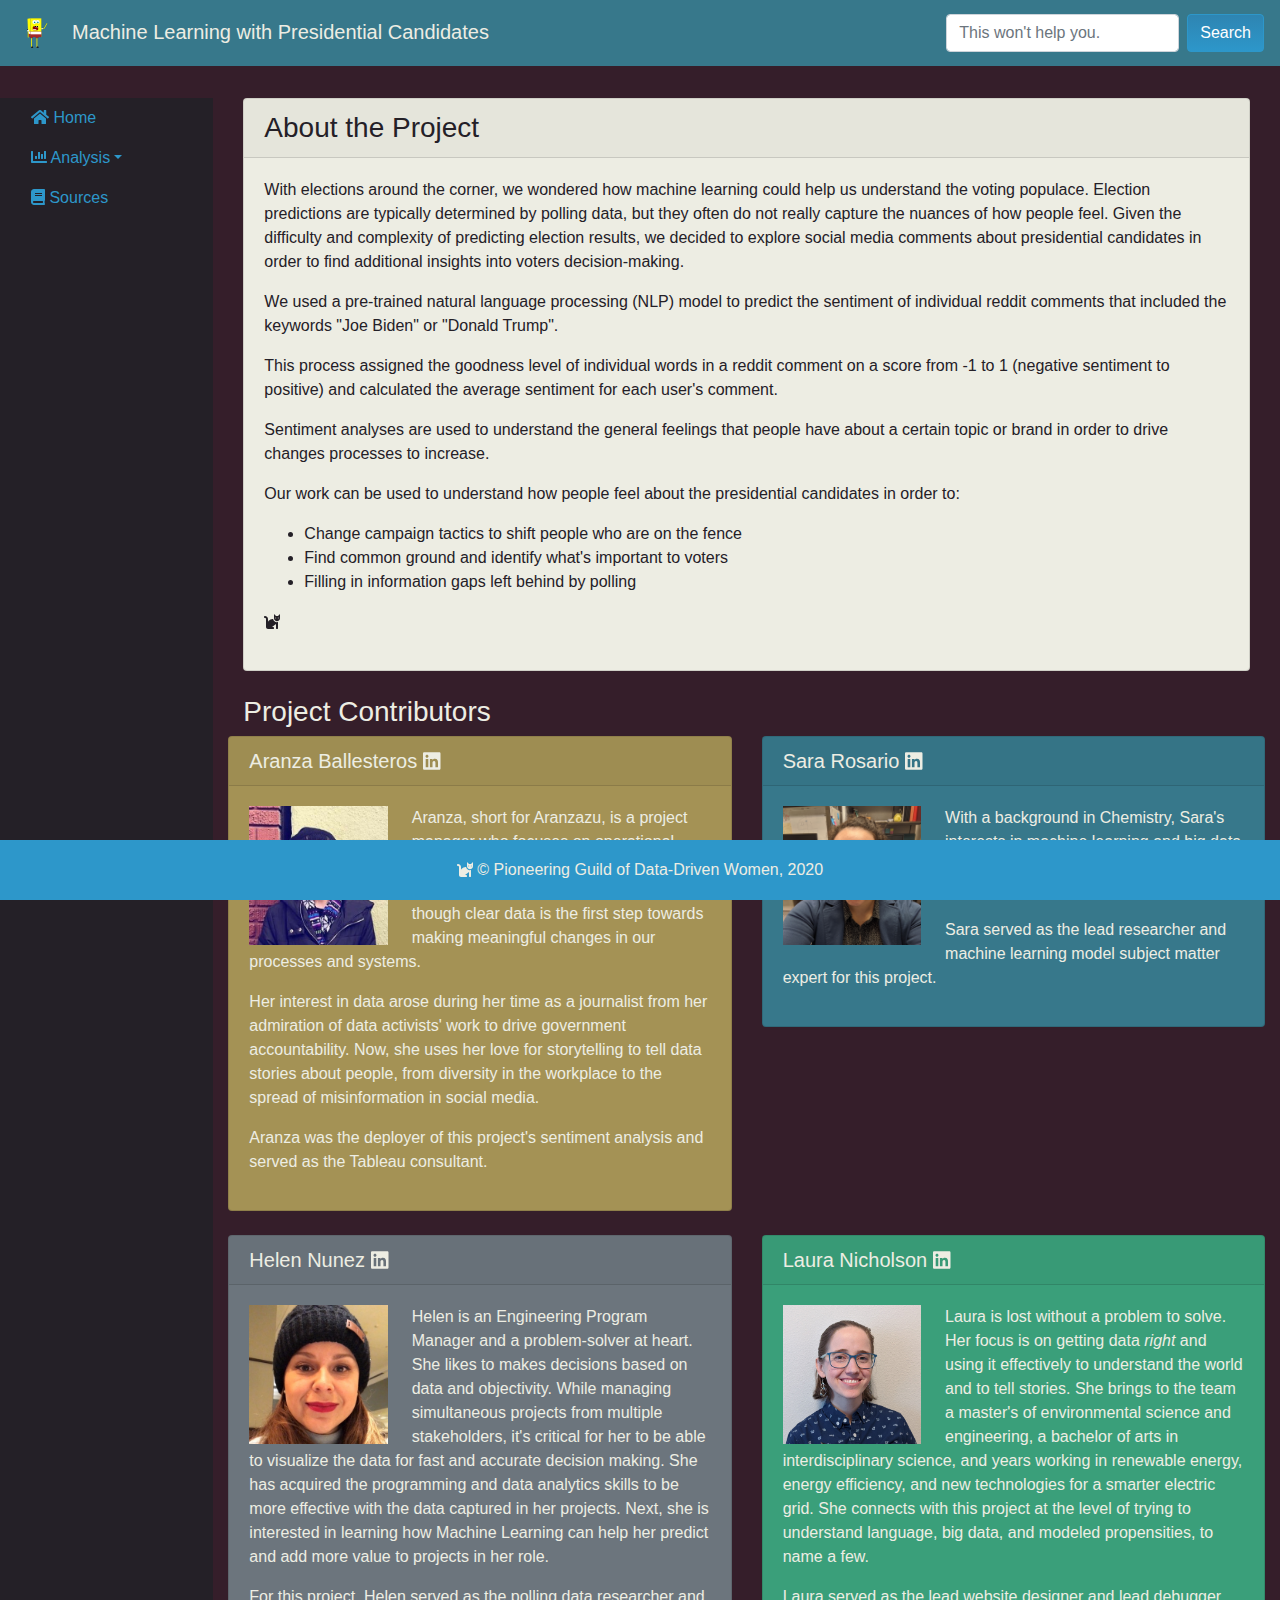
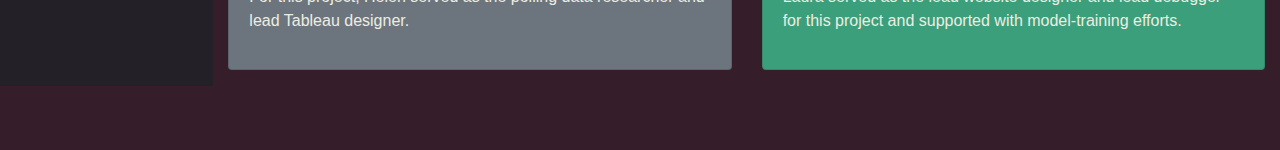
==== commit 3109493c: "added spongebob easter egg to index" ====
--- a/index.html
+++ b/index.html
@@ -77,7 +77,8 @@
                 <form class="form-inline my-2 my-lg-0">
                     <input class="form-control mr-sm-2" type="text" placeholder="This won't help you."
                         aria-label="Search">
-                    <button id="esponja" class="btn btn-primary my-2 my-sm-0" type="text">Search</button>
+                    <a class="btn btn-primary my-2 my-sm-0" href="esponja.html" role="button">Search</a>
+                    <!--<button id="esponja" class="btn btn-primary my-2 my-sm-0" type="text">Search</button>-->
                 </form>
                 <nav class="col-md-2 d-sm-block d-md-none bg-dark sidebar sidebar-sticky ">
                     <a class="nav-link" href="index.html"><i class="fas fa-home"></i><span
@@ -175,7 +176,9 @@
                     <div class="row">
                         <div class="col-md-6">
                             <div class="card bg-warning">
-                                <h3 class="card-header h5">Aranza Ballesteros</h3>
+                                <h3 class="card-header h5">Aranza Ballesteros <a class="link"
+                                        href="https://www.linkedin.com/in/aaranzazuu/"><i
+                                            class="fab fa-linkedin"></i></a></h3>
                                 <div class="card-body">
 
                                     <img src="assets/brand/aranzazu.png" class="pull-left mr-4"
@@ -194,12 +197,16 @@
                                     <p>Aranza was the deployer of this project's sentiment analysis and served
                                         as the Tableau consultant. </p>
 
+
                                 </div>
                             </div>
                         </div>
                         <div class="col-md-6">
                             <div class="card bg-secondary">
-                                <h3 class="card-header h5">Sara Rosario</h3>
+                                <h3 class="card-header h5">Sara Rosario <a
+                                        href="https://www.linkedin.com/in/sara-rosario-bb680680" class="link"><i
+                                            class="fab fa-linkedin"></i></a>
+                                </h3>
                                 <div class="card-body">
                                     <img src="assets/brand/sara.jpg" class="pull-left mr-4"
                                         title="Image of Project Contributor Sara Rosario" width="30%" align='left'>
@@ -219,7 +226,9 @@
                     <div class="row">
                         <div class="col-md-6">
                             <div class="card bg-info">
-                                <h3 class="card-header h5">Helen Nunez</h3>
+                                <h3 class="card-header h5">Helen Nunez <a href="https://www.linkedin.com/in/helen-nunez"
+                                        class="link"><i class="fab fa-linkedin"></i></a>
+                                </h3>
                                 <div class="card-body">
                                     <img src="assets/brand/helen.png" class="pull-left mr-4"
                                         alt="Image of Project Contributor Helen Nunez"
@@ -243,7 +252,9 @@
                         </div>
                         <div class="col-md-6">
                             <div class="card bg-success">
-                                <h3 class="card-header h5">Laura Nicholson</h3>
+                                <h3 class="card-header h5">Laura Nicholson <a class="link"
+                                        href="https://www.linkedin.com/in/lnicholson-mesm/" style="color:light"><i
+                                            class="fab fa-linkedin"></i></a></h3>
                                 <div class="card-body">
 
                                     <a href="https://www.linkedin.com/in/lnicholson-mesm/"><img
--- a/assets/css/style.css
+++ b/assets/css/style.css
@@ -43,6 +43,8 @@
   margin: 0;
 }
 
+.link { color: #edede3; } /* CSS link color */
+
 .legend {
   padding: 10px;
   font-family: Sanchez, serif;
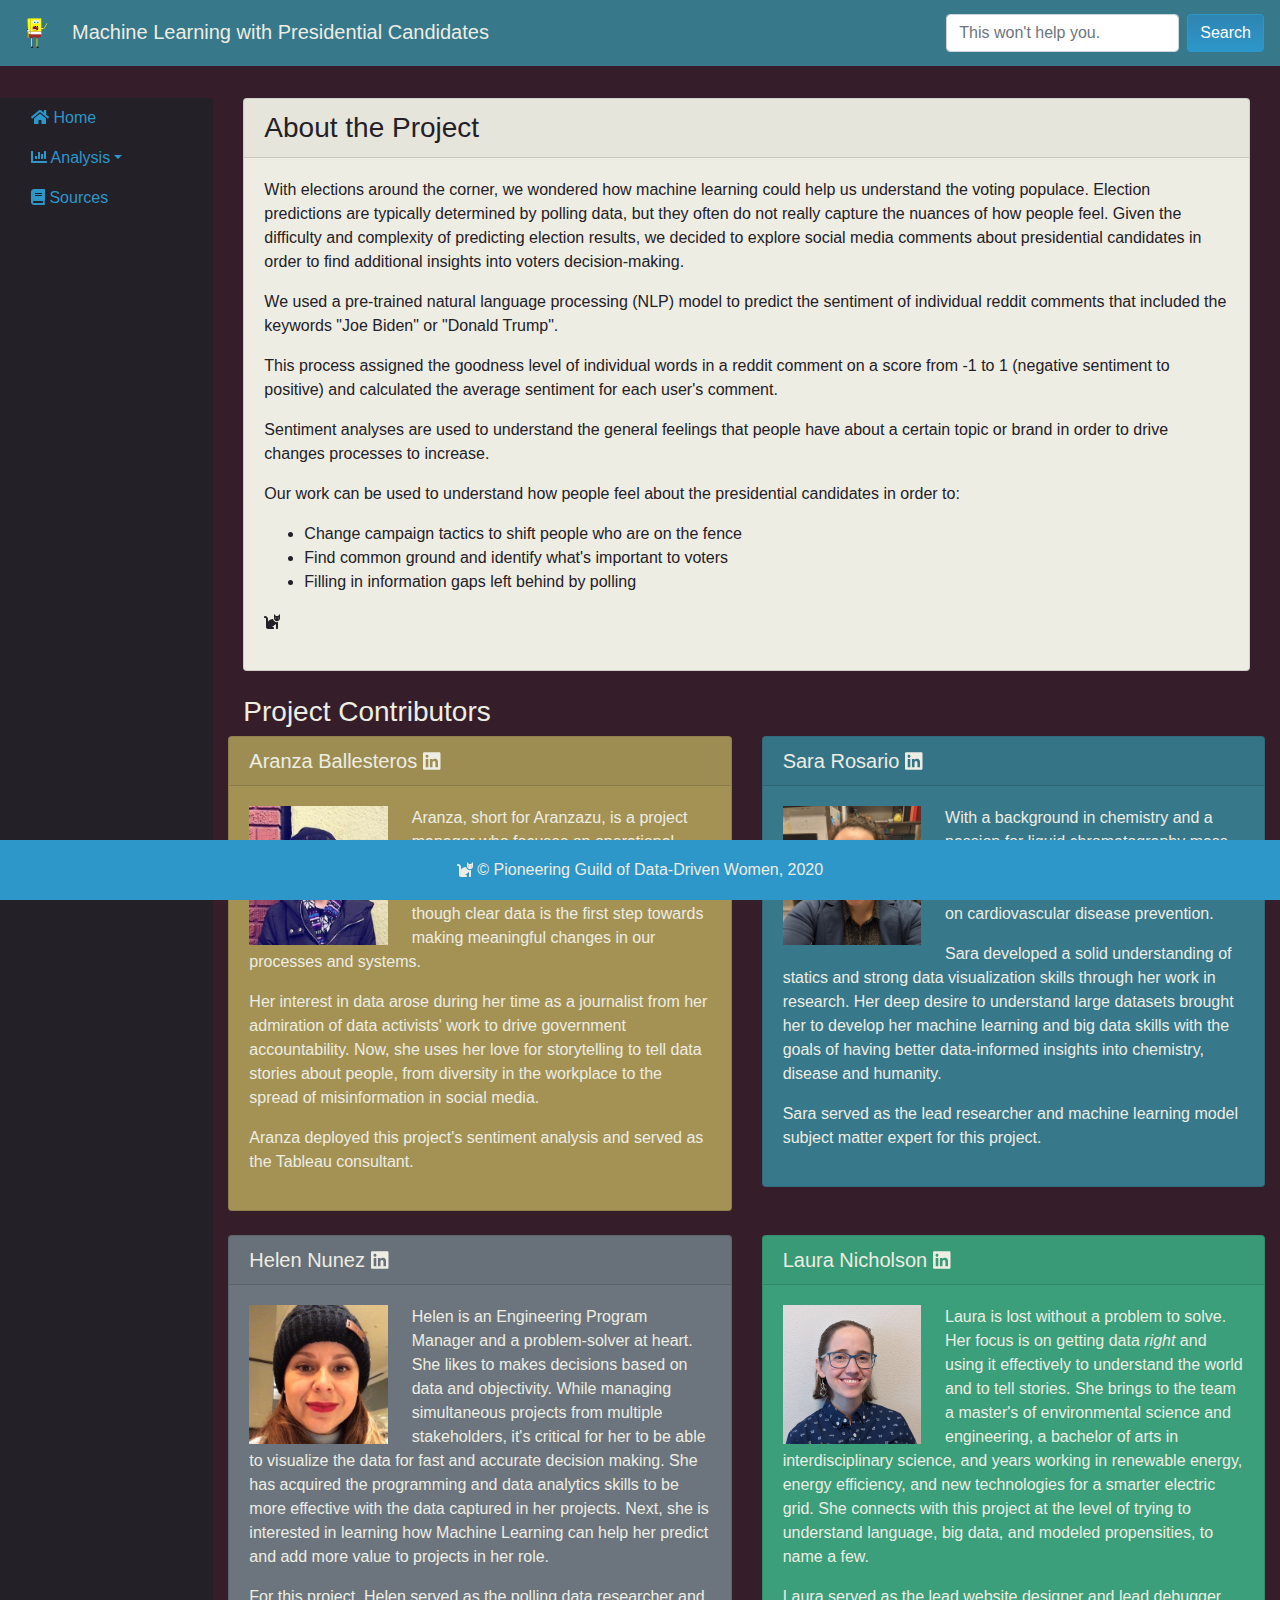
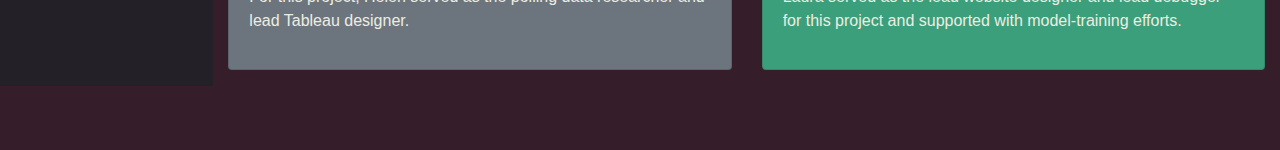
==== commit 8ab3a2f1: "saras bio" ====
--- a/index.html
+++ b/index.html
@@ -194,7 +194,7 @@
                                         of data activists' work to drive government accountability. Now, she uses her
                                         love for storytelling to tell data stories about people, from diversity in the
                                         workplace to the spread of misinformation in social media.</p>
-                                    <p>Aranza was the deployer of this project's sentiment analysis and served
+                                    <p>Aranza deployed this project's sentiment analysis and served
                                         as the Tableau consultant. </p>
 
 
@@ -211,9 +211,13 @@
                                     <img src="assets/brand/sara.jpg" class="pull-left mr-4"
                                         title="Image of Project Contributor Sara Rosario" width="30%" align='left'>
 
-                                    <p>With a background in Chemistry, Sara's interests in machine learning
-                                        and big data strive towards having better data-informed insights
-                                        into
+                                    <p>With a background in chemistry and a passion for liquid chromatography mass
+                                        spectrometry and proteomics, Sara manages a research laboratory focused on
+                                        cardiovascular disease prevention.</p>
+                                    <p>Sara developed a solid understanding of statics and strong data visualization
+                                        skills through her work in research. Her deep desire to understand large
+                                        datasets brought her to develop her machine learning and big data skills with
+                                        the goals of having better data-informed insights into chemistry, disease and
                                         humanity.
                                     </p>
                                     <p>Sara served as the lead researcher and machine learning model subject
